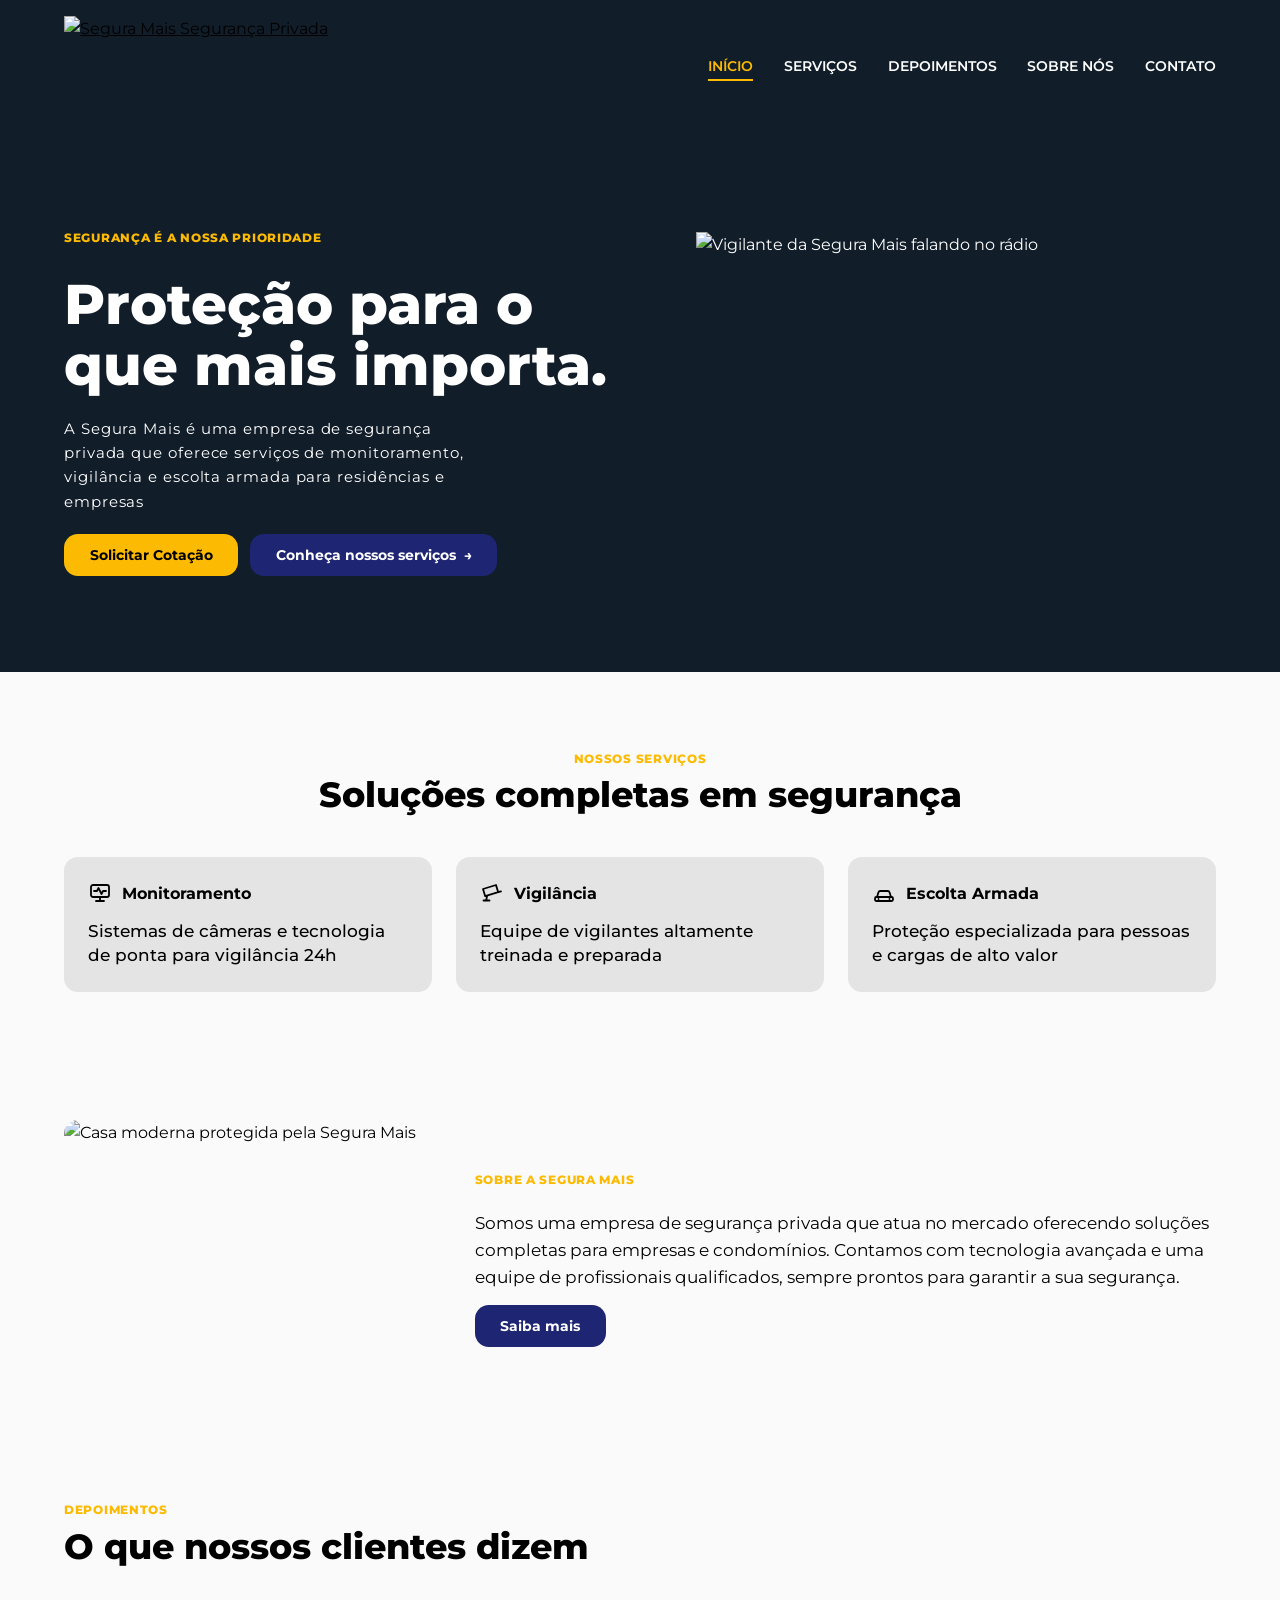
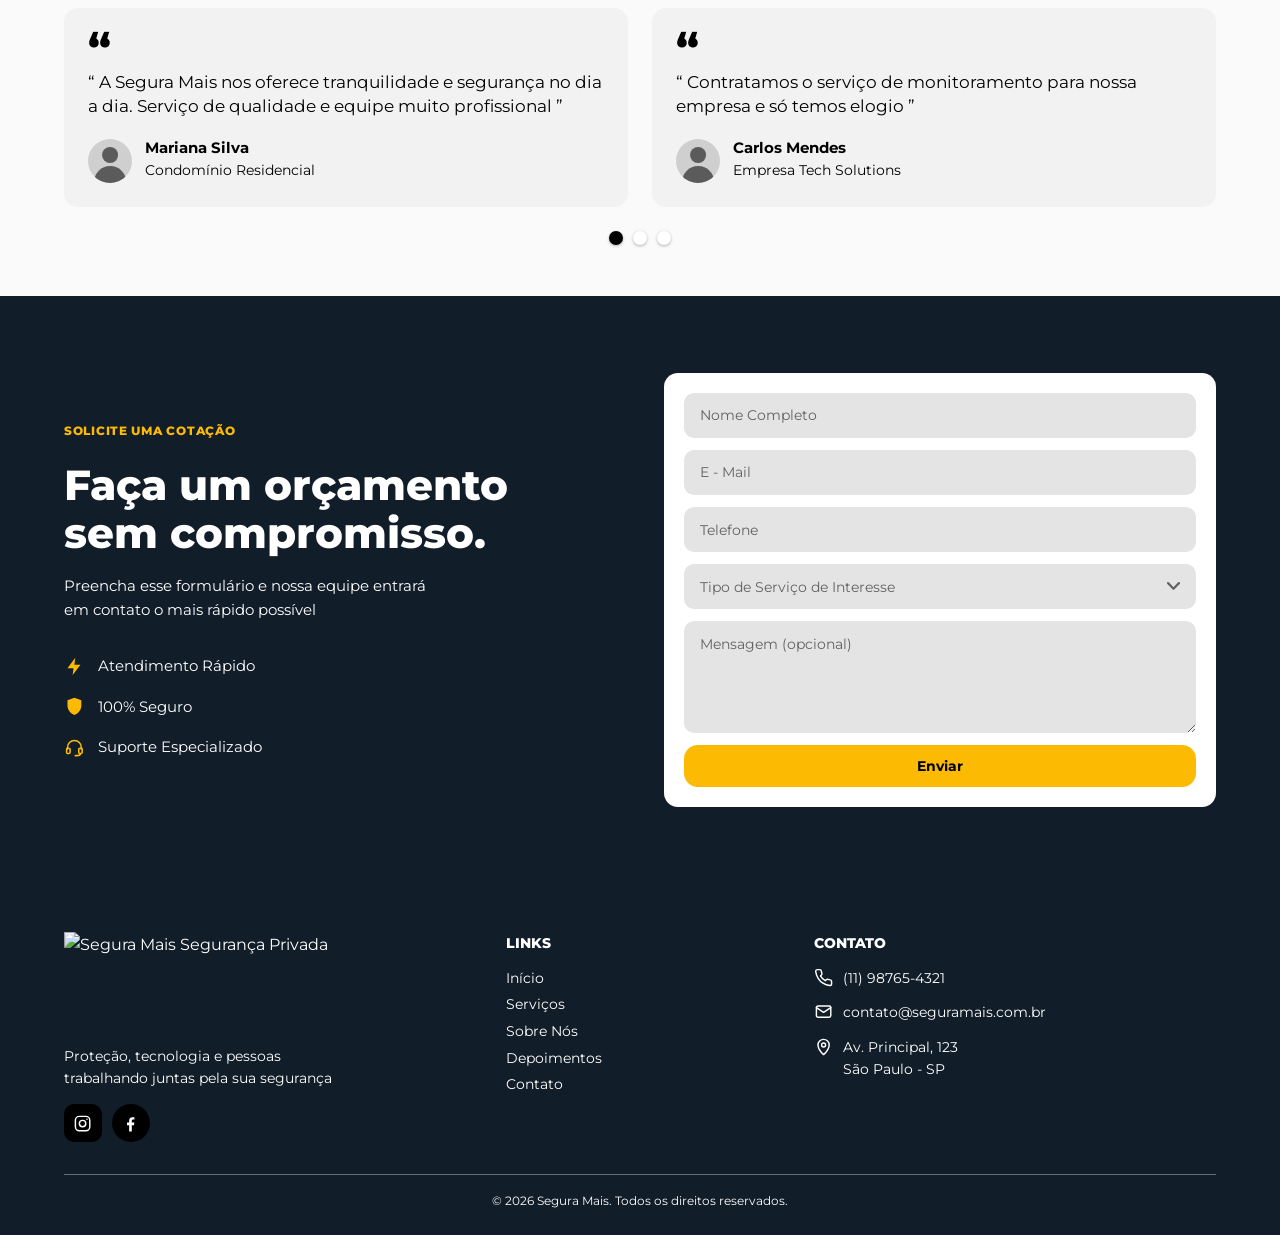
==== index.html @ f9c40d6e "first commit" ====
<!DOCTYPE html>
<html lang="pt-BR">
<head>
  <meta charset="UTF-8">
  <meta name="viewport" content="width=device-width, initial-scale=1.0">
  <meta name="description" content="Segura Mais: empresa de segurança privada com monitoramento, vigilância e escolta armada para empresas e condomínios.">
  <title>Segura Mais | Início</title>
  <link rel="preconnect" href="https://fonts.googleapis.com">
  <link rel="preconnect" href="https://fonts.gstatic.com" crossorigin>
  <link href="https://fonts.googleapis.com/css2?family=Montserrat:wght@400;500;600;700;800&display=swap" rel="stylesheet">
  <link rel="stylesheet" href="style.css">
</head>
<body>

  <header class="topo">
    <div class="container topo__conteudo">
      <a class="logo" href="index.html">
        <img src="Imagens/logoseguramais.png" alt="Segura Mais Segurança Privada" width="auto" height="100">
      </a>

      <!-- Menu hambúrguer do celular feito só com CSS (checkbox + label), sem JavaScript -->
      <input type="checkbox" id="menu-toggle" class="menu-toggle">
      <label for="menu-toggle" class="menu-botao" aria-label="Abrir ou fechar o menu"><span></span></label>

      <nav class="menu" aria-label="Menu principal">
        <ul>
          <li><a href="index.html" class="ativo" aria-current="page">Início</a></li>
          <li><a href="servicos.html">Serviços</a></li>
          <li><a href="index.html#depoimentos">Depoimentos</a></li>
          <li><a href="sobre.html">Sobre Nós</a></li>
          <li><a href="contato.html">Contato</a></li>
        </ul>
      </nav>
    </div>
  </header>

  <main>

    <section class="hero">
      <div class="container hero__grade">
        <div class="hero__texto">
          <span class="eyebrow">Segurança é a nossa prioridade</span>
          <h1>Proteção para o que mais importa.</h1>
          <p class="hero__descricao">A Segura Mais é uma empresa de segurança privada que oferece serviços de monitoramento, vigilância e escolta armada para residências e empresas</p>
          <div class="botoes">
            <a href="#cotacao" class="botao botao--amarelo">Solicitar Cotação</a>
            <a href="servicos.html" class="botao botao--azul">Conheça nossos serviços <span aria-hidden="true">&rarr;</span></a>
          </div>
        </div>

        <img class="hero__imagem" src="Imagens/seguranca.png" alt="Vigilante da Segura Mais falando no rádio" width="520" height="440">
      </div>
    </section>

    <section class="secao secao--clara" id="servicos">
      <div class="container">
        <div class="cabecalho-secao cabecalho-secao--centro">
          <span class="eyebrow">Nossos serviços</span>
          <h2 class="titulo">Soluções completas em segurança</h2>
        </div>

        <div class="grade-servicos">
          <article class="card-servico">
            <h3 class="card-servico__titulo"><svg class="icone" viewBox="0 0 24 24" aria-hidden="true"><rect x="3" y="4" width="18" height="12" rx="2"/><path d="M8 20h8M12 16v4"/><path d="M6 10h3l1.5-3 3 6 1.5-3H18"/></svg> Monitoramento</h3>
            <p>Sistemas de câmeras e tecnologia de ponta para vigilância 24h</p>
          </article>

          <article class="card-servico">
            <h3 class="card-servico__titulo"><svg class="icone" viewBox="0 0 24 24" aria-hidden="true"><path d="M3 8l13-4 2.2 7.2L5.2 15.2z"/><path d="M18.2 11.2l2.8-.8"/><path d="M7 15.2l-.8 4M3.5 19.5h6"/></svg> Vigilância</h3>
            <p>Equipe de vigilantes altamente treinada e preparada</p>
          </article>

          <article class="card-servico">
            <h3 class="card-servico__titulo"><svg class="icone" viewBox="0 0 24 24" aria-hidden="true"><path d="M5 16l1.4-4.6A2 2 0 0 1 8.3 10h7.4a2 2 0 0 1 1.9 1.4L19 16"/><rect x="3" y="16" width="18" height="4" rx="1.5"/><path d="M6.5 18h.01M17.5 18h.01"/></svg> Escolta Armada</h3>
            <p>Proteção especializada para pessoas e cargas de alto valor</p>
          </article>
        </div>
      </div>
    </section>

    <section class="secao secao--clara secao--compacta">
      <div class="container sobre-resumo">
        <img src="Imagens/casacomcamera.webp" alt="Casa moderna protegida pela Segura Mais" width="800" height="600">

        <div class="sobre-resumo__texto">
          <span class="eyebrow">Sobre a Segura Mais</span>
          <p>Somos uma empresa de segurança privada que atua no mercado oferecendo soluções completas para empresas e condomínios. Contamos com tecnologia avançada e uma equipe de profissionais qualificados, sempre prontos para garantir a sua segurança.</p>
          <a href="sobre.html" class="botao botao--azul">Saiba mais</a>
        </div>
      </div>
    </section>

    <section class="secao secao--clara secao--compacta" id="depoimentos">
      <div class="container">
        <div class="cabecalho-secao">
          <span class="eyebrow">Depoimentos</span>
          <h2 class="titulo">O que nossos clientes dizem</h2>
        </div>

        <div class="carrossel">
          <input type="radio" name="depoimentos" id="dep-1" class="carrossel__radio" checked>
          <input type="radio" name="depoimentos" id="dep-2" class="carrossel__radio">
          <input type="radio" name="depoimentos" id="dep-3" class="carrossel__radio">

          <div class="carrossel__janela">
            <div class="carrossel__trilho">
              <div class="carrossel__pagina">
                <article class="depoimento">
                  <blockquote>
                    <p>&ldquo; A Segura Mais nos oferece tranquilidade e segurança no dia a dia. Serviço de qualidade e equipe muito profissional &rdquo;</p>
                  </blockquote>
                  <footer class="depoimento__autor">
                    <span class="avatar" aria-hidden="true"></span>
                    <div>
                      <strong>Mariana Silva</strong>
                      <span>Condomínio Residencial</span>
                    </div>
                  </footer>
                </article>

                <article class="depoimento">
                  <blockquote>
                    <p>&ldquo; Contratamos o serviço de monitoramento para nossa empresa e só temos elogio &rdquo;</p>
                  </blockquote>
                  <footer class="depoimento__autor">
                    <span class="avatar" aria-hidden="true"></span>
                    <div>
                      <strong>Carlos Mendes</strong>
                      <span>Empresa Tech Solutions</span>
                    </div>
                  </footer>
                </article>
              </div>

              <div class="carrossel__pagina">
                <article class="depoimento">
                  <blockquote>
                    <p>&ldquo; A equipe de vigilantes é atenciosa e muito bem preparada. Nos sentimos seguros desde o primeiro dia &rdquo;</p>
                  </blockquote>
                  <footer class="depoimento__autor">
                    <span class="avatar" aria-hidden="true"></span>
                    <div>
                      <strong>Roberto Almeida</strong>
                      <span>Condomínio Jardim das Flores</span>
                    </div>
                  </footer>
                </article>

                <article class="depoimento">
                  <blockquote>
                    <p>&ldquo; O atendimento é rápido e a central de monitoramento sempre responde quando precisamos &rdquo;</p>
                  </blockquote>
                  <footer class="depoimento__autor">
                    <span class="avatar" aria-hidden="true"></span>
                    <div>
                      <strong>Fernanda Costa</strong>
                      <span>Loja Central</span>
                    </div>
                  </footer>
                </article>
              </div>

              <div class="carrossel__pagina">
                <article class="depoimento">
                  <blockquote>
                    <p>&ldquo; Usamos a escolta armada no transporte de cargas de alto valor, com planejamento e pontualidade &rdquo;</p>
                  </blockquote>
                  <footer class="depoimento__autor">
                    <span class="avatar" aria-hidden="true"></span>
                    <div>
                      <strong>Paulo Henrique</strong>
                      <span>Transportadora Rota Norte</span>
                    </div>
                  </footer>
                </article>

                <article class="depoimento">
                  <blockquote>
                    <p>&ldquo; Depois que fechamos com a Segura Mais, a portaria do nosso prédio ficou muito mais organizada e segura &rdquo;</p>
                  </blockquote>
                  <footer class="depoimento__autor">
                    <span class="avatar" aria-hidden="true"></span>
                    <div>
                      <strong>Luciana Prado</strong>
                      <span>Residencial Vista Alegre</span>
                    </div>
                  </footer>
                </article>
              </div>
            </div>
          </div>

          <div class="carrossel__pontos">
            <label for="dep-1" aria-label="Mostrar depoimentos 1 e 2"></label>
            <label for="dep-2" aria-label="Mostrar depoimentos 3 e 4"></label>
            <label for="dep-3" aria-label="Mostrar depoimentos 5 e 6"></label>
          </div>
        </div>
      </div>
    </section>

    <section class="cotacao" id="cotacao">
      <div class="container cotacao__grade">
        <div class="cotacao__texto">
          <span class="eyebrow">Solicite uma cotação</span>
          <h2 class="titulo">Faça um orçamento sem compromisso.</h2>
          <p>Preencha esse formulário e nossa equipe entrará em contato o mais rápido possível</p>
          <ul class="vantagens">
            <li><svg class="icone icone--cheio" viewBox="0 0 24 24" aria-hidden="true"><path d="M13 2L4 14h7l-1 8 9-12h-7z"/></svg> Atendimento Rápido</li>
            <li><svg class="icone icone--cheio" viewBox="0 0 24 24" aria-hidden="true"><path d="M12 2l8 3v6c0 5-3.4 9-8 11-4.6-2-8-6-8-11V5z"/></svg> 100% Seguro</li>
            <li><svg class="icone" viewBox="0 0 24 24" aria-hidden="true"><path d="M4 14v-2a8 8 0 0 1 16 0v2"/><rect x="3" y="13" width="4" height="6" rx="1.5"/><rect x="17" y="13" width="4" height="6" rx="1.5"/><path d="M19 19c0 1.5-1.5 2.5-4 2.5h-2"/></svg> Suporte Especializado</li>
          </ul>
        </div>

        <form class="formulario" action="mailto:contato@seguramais.com.br" method="post" enctype="text/plain">
          <label class="visualmente-oculto" for="nome">Nome completo</label>
          <input type="text" id="nome" name="nome" placeholder="Nome Completo" required>

          <label class="visualmente-oculto" for="email">E-mail</label>
          <input type="email" id="email" name="email" placeholder="E - Mail" required>

          <label class="visualmente-oculto" for="telefone">Telefone</label>
          <input type="tel" id="telefone" name="telefone" placeholder="Telefone" required>

          <label class="visualmente-oculto" for="servico">Tipo de serviço de interesse</label>
          <select id="servico" name="servico" required>
            <option value="" selected disabled>Tipo de Serviço de Interesse</option>
            <option value="monitoramento">Monitoramento</option>
            <option value="vigilancia">Vigilância</option>
            <option value="escolta">Escolta Armada</option>
          </select>

          <label class="visualmente-oculto" for="mensagem">Mensagem (opcional)</label>
          <textarea id="mensagem" name="mensagem" rows="4" placeholder="Mensagem (opcional)"></textarea>

          <button type="submit" class="botao botao--amarelo botao--largo">Enviar</button>
        </form>
      </div>
    </section>
  </main>

  <footer class="rodape">
    <div class="container rodape__grade">
      <div class="rodape__marca">
        <a class="logo" href="index.html">
          <img src="Imagens/logoseguramais.png" alt="Segura Mais Segurança Privada" width="300" height="100">
        </a>
        <p>Proteção, tecnologia e pessoas trabalhando juntas pela sua segurança</p>
        <div class="redes">
          <a href="https://www.instagram.com/" target="_blank" rel="noopener" aria-label="Instagram"><svg class="icone" viewBox="0 0 24 24" aria-hidden="true"><rect x="3" y="3" width="18" height="18" rx="5"/><circle cx="12" cy="12" r="4"/><path d="M17.5 6.5h.01"/></svg></a>
          <a href="https://www.facebook.com/" target="_blank" rel="noopener" aria-label="Facebook"><svg class="icone icone--cheio" viewBox="0 0 24 24" aria-hidden="true"><path d="M13.5 22v-8h2.7l.5-3.3h-3.2V8.6c0-1 .4-1.7 1.8-1.7h1.5V4.1C16.1 4 15.2 4 14.2 4 11.9 4 10.2 5.4 10.2 8v2.7H7.5V14h2.7v8z"/></svg></a>
        </div>
      </div>

      <nav class="rodape__links" aria-label="Links do rodapé">
        <h2>Links</h2>
        <ul>
          <li><a href="index.html">Início</a></li>
          <li><a href="servicos.html">Serviços</a></li>
          <li><a href="sobre.html">Sobre Nós</a></li>
          <li><a href="index.html#depoimentos">Depoimentos</a></li>
          <li><a href="contato.html">Contato</a></li>
        </ul>
      </nav>

      <div class="rodape__contato">
        <h2>Contato</h2>
        <ul>
          <li><svg class="icone" viewBox="0 0 24 24" aria-hidden="true"><path d="M22 16.92v3a2 2 0 0 1-2.18 2 19.79 19.79 0 0 1-8.63-3.07 19.5 19.5 0 0 1-6-6 19.79 19.79 0 0 1-3.07-8.67A2 2 0 0 1 4.11 2h3a2 2 0 0 1 2 1.72 12.84 12.84 0 0 0 .7 2.81 2 2 0 0 1-.45 2.11L8.09 9.91a16 16 0 0 0 6 6l1.27-1.27a2 2 0 0 1 2.11-.45 12.84 12.84 0 0 0 2.81.7A2 2 0 0 1 22 16.92z"/></svg><a href="tel:+5511987654321">(11) 98765-4321</a></li>
          <li><svg class="icone" viewBox="0 0 24 24" aria-hidden="true"><rect x="3" y="5" width="18" height="14" rx="2"/><path d="M3 7l9 6 9-6"/></svg><a href="mailto:contato@seguramais.com.br">contato@seguramais.com.br</a></li>
          <li><svg class="icone" viewBox="0 0 24 24" aria-hidden="true"><path d="M12 22s7-6.2 7-12a7 7 0 0 0-14 0c0 5.8 7 12 7 12z"/><circle cx="12" cy="10" r="2.5"/></svg><address>Av. Principal, 123<br>São Paulo - SP</address></li>
        </ul>
      </div>
    </div>

    <div class="container">
      <p class="rodape__base">&copy; 2026 Segura Mais. Todos os direitos reservados.</p>
    </div>
  </footer>

</body>
</html>
---- style.css ----
:root {
  --preto: #000000;
  --azul-escuro: #1b1e47;
  --azul: #1e2573;
  --amarelo: #fcbb02;
  --cinza: #626262;
  --cinza-claro: #e4e4e4;
  --branco: #ffffff;

  --fundo-escuro: #111d29;
  --fundo-claro: #fafafa;
  --fundo-card: #f2f2f2;

  --fonte: "Montserrat", Arial, Helvetica, sans-serif;
}

* {
  box-sizing: border-box;
  margin: 0;
  padding: 0;
}

html {
  scroll-behavior: smooth;
}

body {
  font-family: var(--fonte);
  line-height: 1.6;
  color: var(--preto);
  background-color: var(--fundo-claro);
}

img {
  display: block;
  max-width: 100%;
  height: auto;
}

ul {
  list-style: none;
}

a {
  color: inherit;
}

:focus-visible {
  outline: 3px solid var(--azul);
  outline-offset: 3px;
}

.topo :focus-visible,
.hero :focus-visible,
.topo-pagina :focus-visible,
.cotacao :focus-visible,
.chamada :focus-visible,
.rodape :focus-visible {
  outline-color: var(--amarelo);
}

.formulario :focus-visible {
  outline-color: var(--azul);
}

.visualmente-oculto {
  position: absolute;
  width: 1px;
  height: 1px;
  overflow: hidden;
  clip: rect(0 0 0 0);
  white-space: nowrap;
}

.container {
  width: min(1200px, 90%);
  margin-inline: auto;
}

.secao {
  padding-block: clamp(3rem, 6vw, 5rem);
}

.secao--clara {
  background-color: var(--fundo-claro);
}

.secao--compacta {
  padding-block: clamp(2rem, 4vw, 3.5rem);
}

.cabecalho-secao {
  margin-bottom: 2.5rem;
}

.cabecalho-secao--centro {
  text-align: center;
}

.eyebrow {
  display: block;
  margin-bottom: 0.4rem;
  font-size: 0.75rem;
  font-weight: 800;
  letter-spacing: 0.06em;
  text-transform: uppercase;
  color: var(--amarelo);
}

.titulo {
  font-size: clamp(1.6rem, 3vw, 2.2rem);
  font-weight: 800;
  line-height: 1.2;
}

.botoes {
  display: flex;
  flex-wrap: wrap;
  gap: 0.75rem;
}

.botao {
  display: inline-flex;
  justify-content: center;
  align-items: center;
  gap: 0.5rem;
  padding: 0.8rem 1.6rem;
  border: 0;
  border-radius: 14px;
  font-family: inherit;
  font-size: 0.85rem;
  font-weight: 700;
  line-height: 1.2;
  text-decoration: none;
  cursor: pointer;
  transition: transform 0.2s ease, background-color 0.2s ease;
}

.botao:hover {
  transform: translateY(-2px);
}

.botao--amarelo {
  color: var(--preto);
  background-color: var(--amarelo);
}

.botao--amarelo:hover {
  background-color: #e5a800;
}

.botao--azul {
  color: var(--branco);
  background-color: var(--azul);
}

.botao--azul:hover {
  background-color: var(--azul-escuro);
}

.botao--largo {
  width: 100%;
}

.icone {
  flex-shrink: 0;
  width: 1.5rem;
  height: 1.5rem;
  fill: none;
  stroke: currentColor;
  stroke-width: 1.8;
  stroke-linecap: round;
  stroke-linejoin: round;
}

.icone--cheio {
  fill: currentColor;
  stroke: none;
}


.topo {
  background-color: var(--fundo-escuro);
}

.topo__conteudo {
  display: flex;
  justify-content: space-between;
  align-items: center;
  flex-wrap: wrap;
  gap: 1rem;
  padding-block: 1rem;
}

.logo {
  display: block;
}

.logo img {
  width: auto;
  height:100px;
}

.menu ul {
  display: flex;
  gap: clamp(1rem, 2.4vw, 2.2rem);
}

.menu a {
  padding-block: 0.3rem;
  border-bottom: 2px solid transparent;
  font-size: 0.85rem;
  font-weight: 600;
  text-transform: uppercase;
  text-decoration: none;
  color: var(--branco);
  transition: color 0.2s ease, border-color 0.2s ease;
}

.menu a:hover,
.menu a.ativo {
  color: var(--amarelo);
  border-bottom-color: var(--amarelo);
}
.menu-toggle{
  position: absolute;
  opacity: 0;
  pointer-events: none;
}

.menu-botao {
  display: none;
}

.hero {
  overflow: hidden;
  color: var(--branco);
  background-color: var(--fundo-escuro);
}

.hero__grade {
  display: grid;
  grid-template-columns: 1.1fr 1fr;
  align-items: end;
  gap: 2rem;
  min-height: 540px;
}

.hero__texto {
  display: flex;
  flex-direction: column;
  align-items: flex-start;
  align-self: center;
  gap: 1.25rem;
  padding-block: 3rem;
}

.hero h1 {
  max-width: 10em;
  font-size: clamp(2.1rem, 4.6vw, 3.5rem);
  font-weight: 800;
  line-height: 1.1;
}

.hero__descricao {
  max-width: 42ch;
  font-size: 0.95rem;
  letter-spacing: 0.06em;
}

.hero__imagem {
  justify-self: end;
  width: 100%;
  max-width: 520px;
}

.grade-servicos {
  display: grid;
  grid-template-columns: repeat(auto-fit, minmax(260px, 1fr));
  gap: 1.5rem;
}

.card-servico {
  display: flex;
  flex-direction: column;
  gap: 0.8rem;
  padding: 1.5rem;
  border-radius: 14px;
  background-color: var(--cinza-claro);
}

.card-servico__titulo {
  display: flex;
  align-items: center;
  gap: 0.6rem;
  font-size: 1rem;
  font-weight: 700;
}

.card-servico p {
  font-size: 1.05rem;
  font-weight: 500;
  line-height: 1.45;
}

.card-servico a {
  font-weight: 700;
  text-decoration: none;
}

.card-servico a:hover {
  text-decoration: underline;
}

.sobre-resumo {
  display: grid;
  grid-template-columns: 1fr 2fr;
  align-items: center;
  gap: 2.5rem;
}

.sobre-resumo img,
.bloco img {
  width: 100%;
  aspect-ratio: 4 / 3;
  object-fit: cover;
  border-radius: 14px;
}

.sobre-resumo__texto {
  display: flex;
  flex-direction: column;
  align-items: flex-start;
  gap: 0.9rem;
}

.sobre-resumo__texto p {
  font-size: 1.05rem;
}

.carrossel {
  position: relative;
}

.carrossel__radio {
  position: absolute;
  opacity: 0;
  pointer-events: none;
}

.carrossel__janela {
  overflow: hidden;
}

.carrossel__trilho {
  display: flex;
  transition: transform 0.5s ease;
}

#dep-2:checked ~ .carrossel__janela .carrossel__trilho {
  transform: translateX(-100%);
}

#dep-3:checked ~ .carrossel__janela .carrossel__trilho {
  transform: translateX(-200%);
}

.carrossel__pagina {
  display: grid;
  flex: 0 0 100%;
  grid-template-columns: 1fr 1fr;
  gap: 1.5rem;
}

.depoimento {
  display: flex;
  flex-direction: column;
  justify-content: space-between;
  gap: 1.25rem;
  padding: 1.5rem;
  border-radius: 14px;
  background-color: var(--fundo-card);
}

.depoimento blockquote::before {
  content: "\201C";
  display: block;
  margin-bottom: 0.3rem;
  font-size: 2.6rem;
  font-weight: 800;
  line-height: 0.8;
}

.depoimento blockquote p {
  font-size: 1.05rem;
  line-height: 1.45;
}

.depoimento__autor {
  display: flex;
  align-items: center;
  gap: 0.8rem;
}

.depoimento__autor strong {
  display: block;
  font-size: 0.95rem;
  line-height: 1.2;
}

.depoimento__autor div span {
  font-size: 0.85rem;
}

.avatar {
  position: relative;
  flex-shrink: 0;
  width: 44px;
  height: 44px;
  overflow: hidden;
  border-radius: 50%;
  background-color: #cfcfcf;
}

.avatar::before,
.avatar::after {
  content: "";
  position: absolute;
  left: 50%;
  border-radius: 50%;
  background-color: #5b5b5b;
  transform: translateX(-50%);
}

.avatar::before {
  top: 20%;
  width: 36%;
  aspect-ratio: 1;
}

.avatar::after {
  top: 62%;
  width: 72%;
  aspect-ratio: 1;
}

.carrossel__pontos {
  display: flex;
  justify-content: center;
  gap: 0.6rem;
  margin-top: 1.5rem;
}

.carrossel__pontos label {
  width: 14px;
  height: 14px;
  border-radius: 50%;
  background-color: var(--branco);
  box-shadow: 0 1px 3px rgba(0, 0, 0, 0.3);
  cursor: pointer;
}

#dep-1:checked ~ .carrossel__pontos label:nth-child(1),
#dep-2:checked ~ .carrossel__pontos label:nth-child(2),
#dep-3:checked ~ .carrossel__pontos label:nth-child(3) {
  background-color: var(--preto);
}

#dep-1:focus-visible ~ .carrossel__pontos label:nth-child(1),
#dep-2:focus-visible ~ .carrossel__pontos label:nth-child(2),
#dep-3:focus-visible ~ .carrossel__pontos label:nth-child(3) {
  outline: 3px solid var(--azul);
  outline-offset: 3px;
}

.cotacao {
  padding-block: clamp(3rem, 6vw, 5rem);
  color: var(--branco);
  background-color: var(--fundo-escuro);
}

.cotacao__grade {
  display: grid;
  grid-template-columns: 1fr 1fr;
  align-items: center;
  gap: 3rem;
}

.cotacao__texto {
  display: flex;
  flex-direction: column;
  align-items: flex-start;
  gap: 1rem;
}

.cotacao .titulo {
  max-width: 12em;
  font-size: clamp(1.8rem, 3.4vw, 2.6rem);
  line-height: 1.15;
}

.cotacao__texto > p {
  max-width: 38ch;
  font-size: 0.95rem;
}

.vantagens {
  display: flex;
  flex-direction: column;
  gap: 1rem;
  margin-top: 1rem;
}

.vantagens li {
  display: flex;
  align-items: center;
  gap: 0.8rem;
  font-size: 0.95rem;
}

.vantagens .icone {
  width: 1.3rem;
  height: 1.3rem;
  color: var(--amarelo);
}

.formulario {
  display: flex;
  flex-direction: column;
  gap: 0.75rem;
  padding: 1.25rem;
  border-radius: 14px;
  color: var(--preto);
  background-color: var(--branco);
}

.formulario input,
.formulario select,
.formulario textarea {
  width: 100%;
  padding: 0.85rem 1rem;
  border: 0;
  border-radius: 10px;
  font-family: inherit;
  font-size: 0.9rem;
  color: var(--preto);
  background-color: var(--cinza-claro);
}

.formulario ::placeholder {
  color: var(--cinza);
  opacity: 1;
}

.formulario textarea {
  min-height: 7rem;
  resize: vertical;
}

.formulario select {
  padding-right: 2.5rem;
  appearance: none;
  background-image: url("data:image/svg+xml,%3Csvg xmlns='http://www.w3.org/2000/svg' viewBox='0 0 12 8'%3E%3Cpath d='M1 1l5 5 5-5' fill='none' stroke='%23626262' stroke-width='2' stroke-linecap='round' stroke-linejoin='round'/%3E%3C/svg%3E");
  background-repeat: no-repeat;
  background-position: right 1rem center;
  background-size: 0.8rem;
}

.formulario select:invalid {
  color: var(--cinza);
}

.rodape {
  color: var(--branco);
  background-color: var(--fundo-escuro);
}

.rodape__grade {
  display: grid;
  grid-template-columns: 1.5fr 1fr 1.5fr;
  gap: 2.5rem;
  padding-block: 3rem 2rem;
}

.rodape__marca {
  display: flex;
  flex-direction: column;
  align-items: flex-start;
  gap: 0.9rem;
}

.rodape__marca p {
  max-width: 30ch;
  font-size: 0.85rem;
}

.redes {
  display: flex;
  gap: 0.6rem;
}

.redes a {
  display: grid;
  place-items: center;
  width: 38px;
  height: 38px;
  border-radius: 10px;
  color: var(--branco);
  background-color: var(--preto);
  transition: transform 0.2s ease;
}

.redes a:last-child {
  border-radius: 50%;
}

.redes a:hover {
  transform: translateY(-2px);
}

.redes .icone {
  width: 1.2rem;
  height: 1.2rem;
}

.rodape h2 {
  margin-bottom: 0.8rem;
  font-size: 0.9rem;
  font-weight: 800;
  text-transform: uppercase;
}

.rodape__links ul {
  display: flex;
  flex-direction: column;
  gap: 0.3rem;
  font-size: 0.85rem;
}

.rodape a {
  text-decoration: none;
}

.rodape address {
  font-style: normal;
}

.rodape__links a:hover,
.rodape__contato a:hover {
  text-decoration: underline;
}

.rodape__contato ul {
  display: flex;
  flex-direction: column;
  gap: 0.8rem;
}

.rodape__contato li {
  display: flex;
  align-items: flex-start;
  gap: 0.6rem;
  font-size: 0.85rem;
}

.rodape__contato .icone {
  width: 1.2rem;
  height: 1.2rem;
}

.rodape__base {
  padding-block: 1rem 1.5rem;
  border-top: 1px solid rgba(255, 255, 255, 0.35);
  font-size: 0.75rem;
  text-align: center;
}

.topo-pagina {
  padding-block: clamp(2.5rem, 5vw, 4rem);
  color: var(--branco);
  background: linear-gradient(135deg, var(--fundo-escuro) 55%, var(--azul-escuro));
}

.topo-pagina .container {
  display: flex;
  flex-direction: column;
  align-items: flex-start;
  gap: 0.8rem;
}

.topo-pagina + .cotacao {
  border-top: 1px solid rgba(255, 255, 255, 0.12);
}

.topo-pagina h1 {
  font-size: clamp(2rem, 4.5vw, 3rem);
  font-weight: 800;
  line-height: 1.15;
}

.topo-pagina p {
  max-width: 60ch;
}

.lista-blocos {
  display: flex;
  flex-direction: column;
  gap: clamp(2.5rem, 5vw, 4rem);
}

.bloco {
  display: grid;
  grid-template-columns: 1fr 1fr;
  align-items: center;
  gap: clamp(1.5rem, 4vw, 3rem);
}

.bloco--invertido img {
  order: 2;
}

.bloco__texto {
  display: flex;
  flex-direction: column;
  align-items: flex-start;
  gap: 0.9rem;
}

.bloco h2 {
  display: flex;
  align-items: center;
  gap: 0.6rem;
  font-size: clamp(1.4rem, 2.6vw, 1.9rem);
  font-weight: 800;
  line-height: 1.2;
}

.bloco__ano {
  font-size: 2.4rem;
  font-weight: 800;
  line-height: 1;
  color: var(--azul);
}

.bloco__texto > p {
  font-size: 1.05rem;
}

.lista-check {
  display: flex;
  flex-direction: column;
  gap: 0.5rem;
}

.lista-check li {
  display: flex;
  align-items: center;
  gap: 0.6rem;
  font-weight: 500;
}

.lista-check li::before {
  content: "\2713";
  display: grid;
  place-items: center;
  flex-shrink: 0;
  width: 1.3rem;
  height: 1.3rem;
  border-radius: 50%;
  font-size: 0.7rem;
  font-weight: 800;
  background-color: var(--amarelo);
}

.chamada {
  padding-block: clamp(3rem, 6vw, 4.5rem);
  text-align: center;
  color: var(--branco);
  background-color: var(--fundo-escuro);
}

.chamada .container {
  display: flex;
  flex-direction: column;
  align-items: center;
  gap: 1rem;
}

.chamada p {
  max-width: 50ch;
}
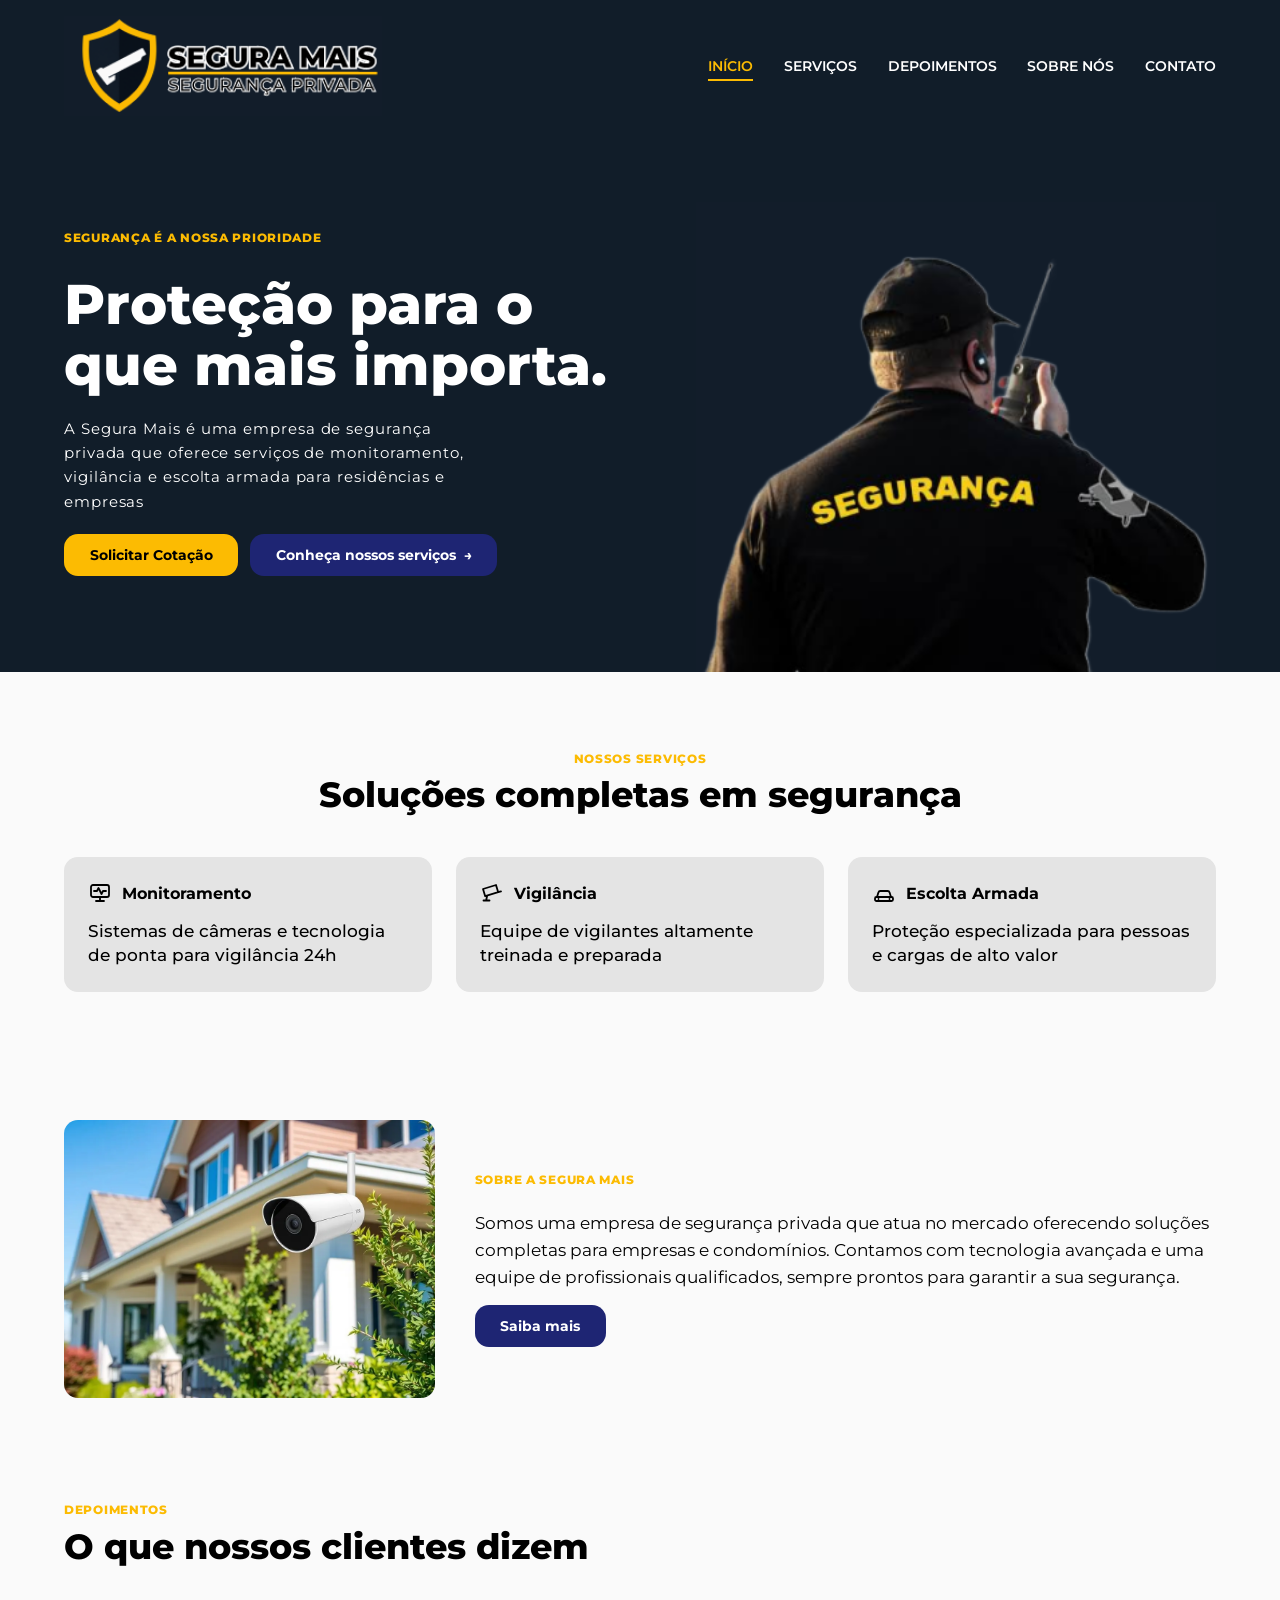
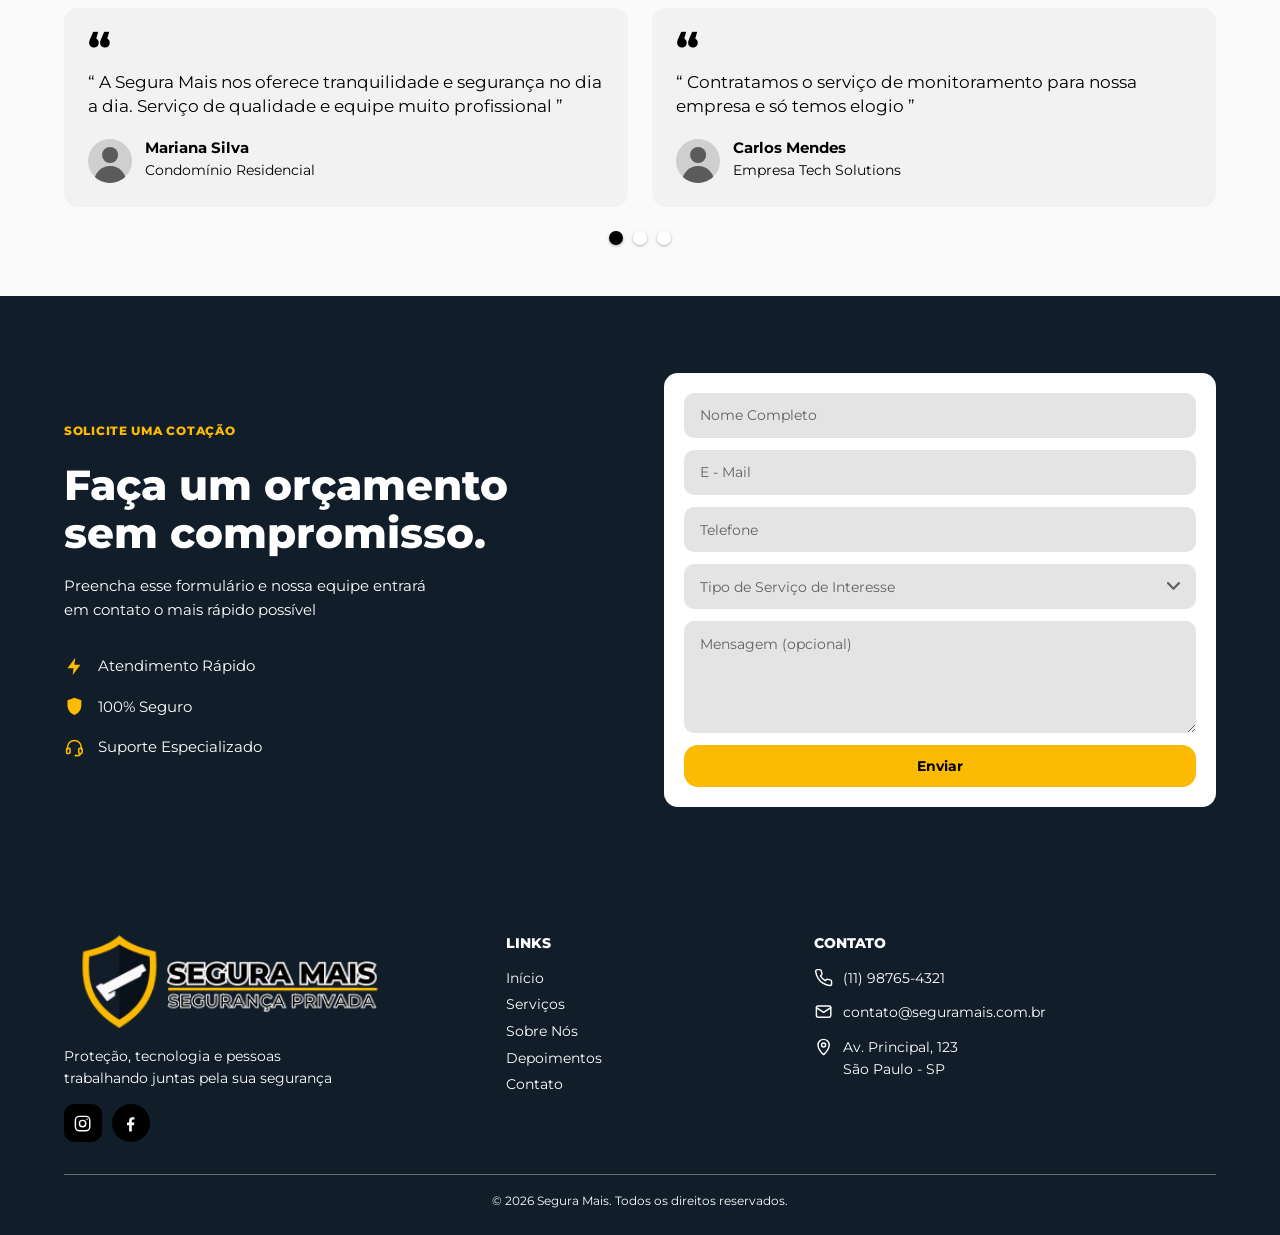
==== commit a9fd2707: "first commit" ====
--- a/index.html
+++ b/index.html
@@ -15,7 +15,7 @@
   <header class="topo">
     <div class="container topo__conteudo">
       <a class="logo" href="index.html">
-        <img src="Imagens/logoseguramais.png" alt="Segura Mais Segurança Privada" width="auto" height="100">
+        <img src="imagens/logoseguramais.png" alt="Segura Mais Segurança Privada" width="auto" height="100">
       </a>
 
       <!-- Menu hambúrguer do celular feito só com CSS (checkbox + label), sem JavaScript -->
@@ -48,7 +48,7 @@
           </div>
         </div>
 
-        <img class="hero__imagem" src="Imagens/seguranca.png" alt="Vigilante da Segura Mais falando no rádio" width="520" height="440">
+        <img class="hero__imagem" src="imagens/seguranca.png" alt="Vigilante da Segura Mais falando no rádio" width="520" height="440">
       </div>
     </section>
 
@@ -80,7 +80,7 @@
 
     <section class="secao secao--clara secao--compacta">
       <div class="container sobre-resumo">
-        <img src="Imagens/casacomcamera.webp" alt="Casa moderna protegida pela Segura Mais" width="800" height="600">
+        <img src="imagens/casacomcamera.webp" alt="Casa moderna protegida pela Segura Mais" width="800" height="600">
 
         <div class="sobre-resumo__texto">
           <span class="eyebrow">Sobre a Segura Mais</span>
@@ -243,7 +243,7 @@
     <div class="container rodape__grade">
       <div class="rodape__marca">
         <a class="logo" href="index.html">
-          <img src="Imagens/logoseguramais.png" alt="Segura Mais Segurança Privada" width="300" height="100">
+          <img src="imagens/logoseguramais.png" alt="Segura Mais Segurança Privada" width="300" height="100">
         </a>
         <p>Proteção, tecnologia e pessoas trabalhando juntas pela sua segurança</p>
         <div class="redes">
